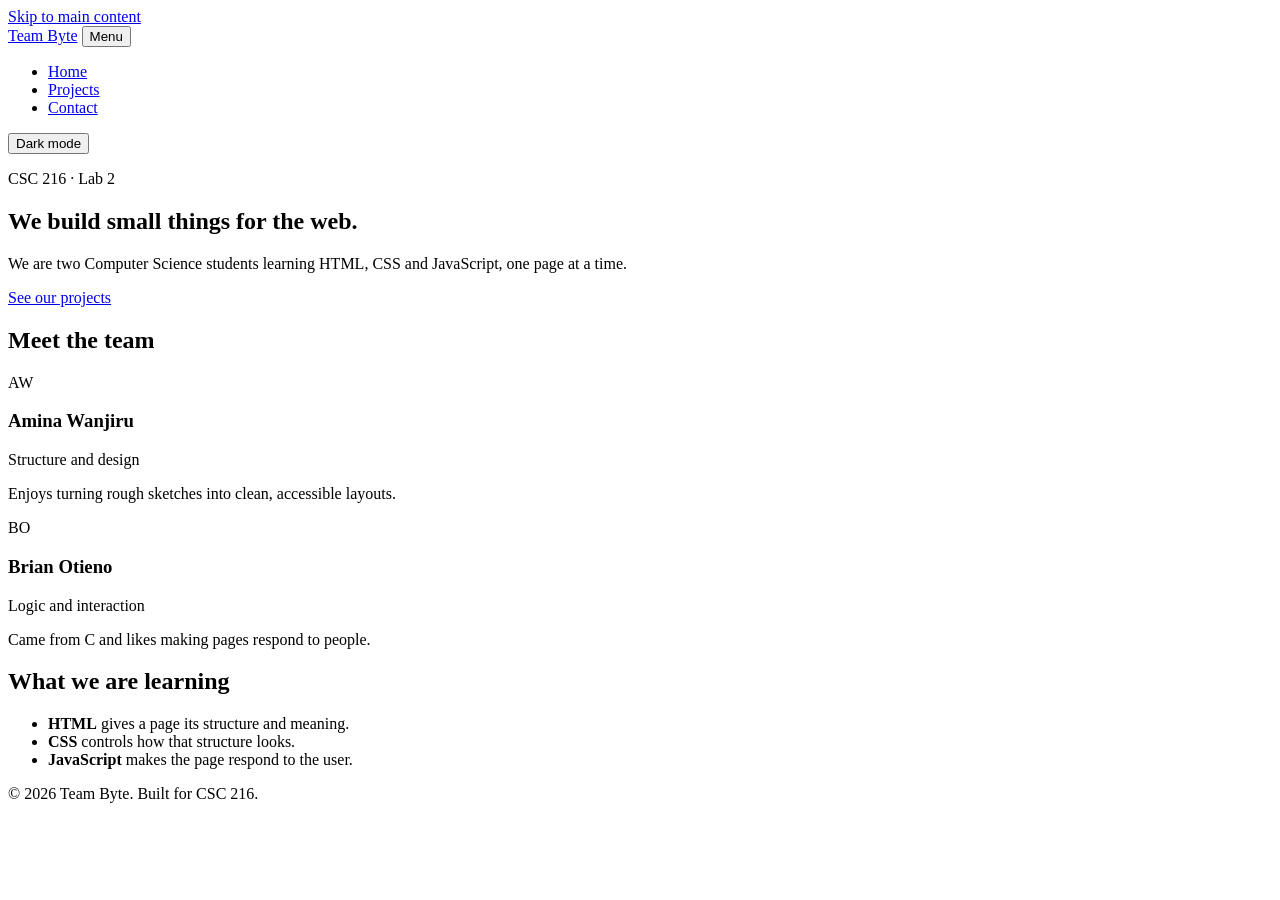
==== index.html @ d6170d6a "Added the proper folder structure" ====
<!doctype html>

<html lang="en">
  <head>
    <meta charset="UTF-8" />
    <meta name="viewport" content="width=device-width, initial-scale=1.0" />
    <meta
      name="description"
      content="Team Byte: a CSC 216 web development pair."
    />
    <title>Home | Team Byte</title>
    <link rel="stylesheet" href="css/style.css" />
    <script src="js/script.js" defer></script>
  </head>
  <body>
    <a class="skip-link" href="#main">Skip to main content</a>

    <header class="site-header">
      <div class="container header-inner">
        <a class="logo" href="index.html">Team Byte</a>
        <button
          class="nav-toggle"
          type="button"
          aria-expanded="false"
          aria-controls="site-nav"
        >
          Menu
        </button>
        <nav id="site-nav" class="site-nav" aria-label="Main">
          <ul>
            <li><a href="index.html" aria-current="page">Home</a></li>
            <li><a href="projects.html">Projects</a></li>
            <li><a href="contact.html">Contact</a></li>
          </ul>
        </nav>
        <button class="theme-toggle" type="button" aria-pressed="false">
          Dark mode
        </button>
      </div>
    </header>

    <main id="main">
      <section class="hero">
        <div class="container">
          <p class="eyebrow">CSC 216 · Lab 2</p>
          <h1>We build small things for the web.</h1>
          <p class="lead">
            We are two Computer Science students learning HTML, CSS and
            JavaScript, one page at a time.
          </p>
          <a class="button" href="projects.html">See our projects</a>
        </div>
      </section>

      <section class="container section" aria-labelledby="team-heading">
        <h2 id="team-heading">Meet the team</h2>
        <div class="team-grid">
          <article class="card">
            <div class="avatar" aria-hidden="true">AW</div>
            <h3>Amina Wanjiru</h3>
            <p class="role">Structure and design</p>
            <p>Enjoys turning rough sketches into clean, accessible layouts.</p>
          </article>
          <article class="card">
            <div class="avatar" aria-hidden="true">BO</div>
            <h3>Brian Otieno</h3>
            <p class="role">Logic and interaction</p>
            <p>Came from C and likes making pages respond to people.</p>
          </article>
        </div>
      </section>

      <section class="container section" aria-labelledby="learning-heading">
        <h2 id="learning-heading">What we are learning</h2>
        <ul class="skill-list">
          <li><strong>HTML</strong> gives a page its structure and meaning.</li>
          <li><strong>CSS</strong> controls how that structure looks.</li>
          <li>
            <strong>JavaScript</strong> makes the page respond to the user.
          </li>
        </ul>
      </section>
    </main>

    <footer class="site-footer">
      <div class="container">
        <p>© <span id="year">2026</span> Team Byte. Built for CSC 216.</p>
      </div>
    </footer>
  </body>
</html>
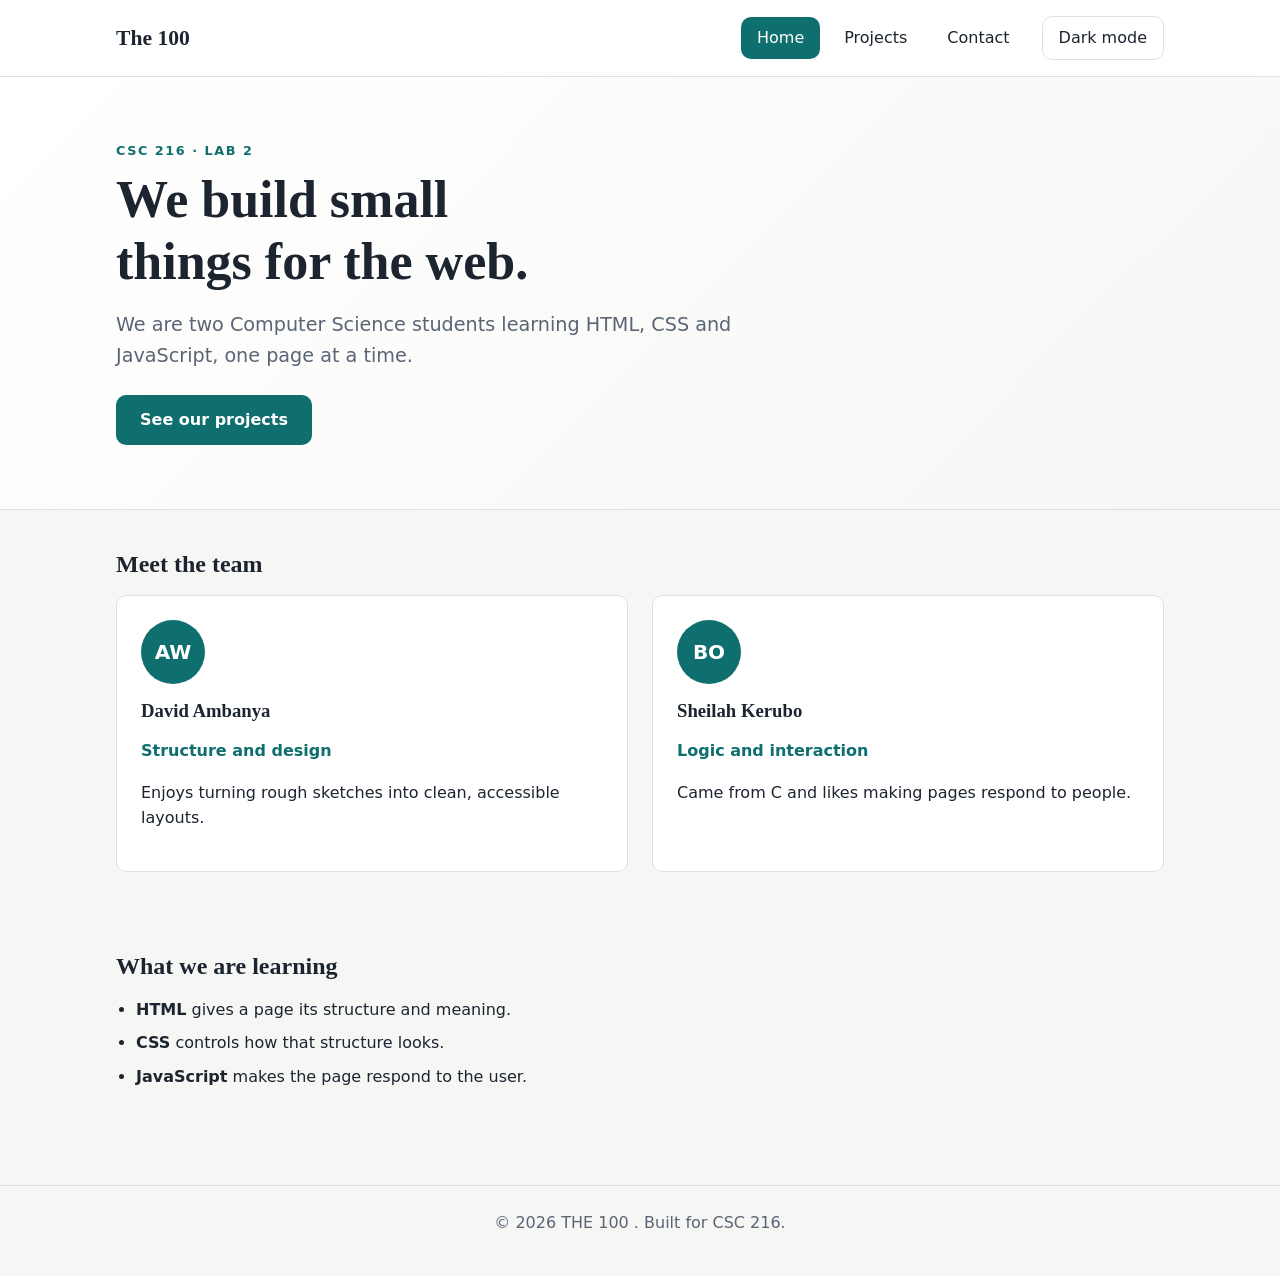
==== commit 4d80aada: "chage of team names" ====
--- a/index.html
+++ b/index.html
@@ -8,7 +8,7 @@
       name="description"
       content="Team Byte: a CSC 216 web development pair."
     />
-    <title>Home | Team Byte</title>
+    <title>Home | The 100</title>
     <link rel="stylesheet" href="css/style.css" />
     <script src="js/script.js" defer></script>
   </head>
@@ -17,7 +17,7 @@
 
     <header class="site-header">
       <div class="container header-inner">
-        <a class="logo" href="index.html">Team Byte</a>
+        <a class="logo" href="index.html">The 100</a>
         <button
           class="nav-toggle"
           type="button"
@@ -57,13 +57,13 @@
         <div class="team-grid">
           <article class="card">
             <div class="avatar" aria-hidden="true">AW</div>
-            <h3>Amina Wanjiru</h3>
+            <h3>David Ambanya</h3>
             <p class="role">Structure and design</p>
             <p>Enjoys turning rough sketches into clean, accessible layouts.</p>
           </article>
           <article class="card">
             <div class="avatar" aria-hidden="true">BO</div>
-            <h3>Brian Otieno</h3>
+            <h3>Sheilah Kerubo</h3>
             <p class="role">Logic and interaction</p>
             <p>Came from C and likes making pages respond to people.</p>
           </article>
@@ -84,7 +84,7 @@
 
     <footer class="site-footer">
       <div class="container">
-        <p>© <span id="year">2026</span> Team Byte. Built for CSC 216.</p>
+        <p>© <span id="year">2026</span> THE 100 . Built for CSC 216.</p>
       </div>
     </footer>
   </body>
--- a/css/style.css
+++ b/css/style.css
@@ -0,0 +1,428 @@
+/* =====================================================
+   Team website stylesheet (CSC 216, Lab 2)
+   One file styles every page on the site.
+   ===================================================== */
+
+/* ---------- 1. Design tokens ---------- */
+:root {
+  --color-bg: #f6f7f4;
+  --color-surface: #ffffff;
+  --color-text: #1c2430;
+  --color-muted: #5a6474;
+  --color-primary: #0f6e6e;
+  --color-primary-dark: #0a5050;
+  --color-on-primary: #ffffff;
+  --color-border: #dde1e6;
+  --color-error: #b3261e;
+  --color-success: #1e7b3a;
+
+  --font-body: system-ui, -apple-system, "Segoe UI", Roboto, Arial, sans-serif;
+  --font-heading: Georgia, "Times New Roman", serif;
+
+  --space-1: 0.5rem;
+  --space-2: 1rem;
+  --space-3: 1.5rem;
+  --space-4: 2.5rem;
+  --space-5: 4rem;
+
+  --radius: 10px;
+  --max-width: 1080px;
+}
+
+body.dark {
+  --color-bg: #11161d;
+  --color-surface: #1a212b;
+  --color-text: #e7ebf0;
+  --color-muted: #a2abb9;
+  --color-primary: #4fc1c1;
+  --color-primary-dark: #83d8d8;
+  --color-on-primary: #0b1f1f;
+  --color-border: #2b3340;
+  --color-error: #ff8a80;
+  --color-success: #7ddc97;
+  color-scheme: dark;
+}
+
+/* ---------- 2. Base and reset ---------- */
+*,
+*::before,
+*::after {
+  box-sizing: border-box;
+}
+
+body {
+  margin: 0;
+  font-family: var(--font-body);
+  font-size: 1rem;
+  line-height: 1.6;
+  color: var(--color-text);
+  background-color: var(--color-bg);
+  transition:
+    background-color 0.3s ease,
+    color 0.3s ease;
+}
+
+h1,
+h2,
+h3 {
+  font-family: var(--font-heading);
+  line-height: 1.2;
+  margin: 0 0 var(--space-2);
+}
+
+p {
+  margin: 0 0 var(--space-2);
+}
+
+a {
+  color: var(--color-primary);
+}
+
+a:hover {
+  color: var(--color-primary-dark);
+}
+
+img {
+  max-width: 100%;
+  display: block;
+}
+
+:focus-visible {
+  outline: 3px solid var(--color-primary);
+  outline-offset: 3px;
+}
+
+/* ---------- 3. Layout helpers ---------- */
+.container {
+  width: 100%;
+  max-width: var(--max-width);
+  margin-inline: auto;
+  padding-inline: var(--space-2);
+}
+
+.section {
+  padding-block: var(--space-4);
+}
+
+.skip-link {
+  position: absolute;
+  top: -4rem;
+  left: var(--space-2);
+  z-index: 100;
+  padding: var(--space-1) var(--space-2);
+  border-radius: var(--radius);
+  background-color: var(--color-primary);
+  color: var(--color-on-primary);
+}
+
+.skip-link:focus {
+  top: var(--space-2);
+}
+
+/* ---------- 4. Header and navigation ---------- */
+.site-header {
+  position: sticky;
+  top: 0;
+  z-index: 10;
+  background-color: var(--color-surface);
+  border-bottom: 1px solid var(--color-border);
+}
+
+.header-inner {
+  display: flex;
+  flex-wrap: wrap;
+  align-items: center;
+  gap: var(--space-2);
+  padding-block: var(--space-2);
+}
+
+.logo {
+  margin-right: auto;
+  font-family: var(--font-heading);
+  font-size: 1.35rem;
+  font-weight: 700;
+  color: var(--color-text);
+  text-decoration: none;
+}
+
+.site-nav ul {
+  display: flex;
+  gap: var(--space-1);
+  margin: 0;
+  padding: 0;
+  list-style: none;
+}
+
+.site-nav a {
+  display: block;
+  padding: var(--space-1) var(--space-2);
+  border-radius: var(--radius);
+  color: var(--color-text);
+  font-weight: 500;
+  text-decoration: none;
+}
+
+.site-nav a:hover {
+  background-color: var(--color-bg);
+}
+
+.site-nav a[aria-current="page"] {
+  background-color: var(--color-primary);
+  color: var(--color-on-primary);
+}
+
+.nav-toggle,
+.theme-toggle {
+  padding: var(--space-1) var(--space-2);
+  border: 1px solid var(--color-border);
+  border-radius: var(--radius);
+  background-color: transparent;
+  color: var(--color-text);
+  font: inherit;
+  cursor: pointer;
+}
+
+.theme-toggle[aria-pressed="true"] {
+  border-color: var(--color-primary);
+  color: var(--color-primary);
+}
+
+.nav-toggle {
+  display: none;
+}
+
+/* ---------- 5. Buttons and hero ---------- */
+.button {
+  display: inline-block;
+  padding: 0.75rem 1.5rem;
+  border: none;
+  border-radius: var(--radius);
+  background-color: var(--color-primary);
+  color: var(--color-on-primary);
+  font: inherit;
+  font-weight: 600;
+  text-decoration: none;
+  cursor: pointer;
+  transition:
+    background-color 0.2s ease,
+    transform 0.2s ease;
+}
+
+.button:hover {
+  background-color: var(--color-primary-dark);
+  color: var(--color-on-primary);
+  transform: translateY(-2px);
+}
+
+.hero {
+  padding-block: var(--space-5);
+  background: linear-gradient(135deg, var(--color-surface), var(--color-bg));
+  border-bottom: 1px solid var(--color-border);
+}
+
+.hero h1 {
+  max-width: 18ch;
+  font-size: clamp(2rem, 5vw, 3.25rem);
+}
+
+.eyebrow {
+  margin-bottom: var(--space-1);
+  color: var(--color-primary);
+  font-size: 0.8rem;
+  font-weight: 700;
+  letter-spacing: 0.12em;
+  text-transform: uppercase;
+}
+
+.lead {
+  max-width: 55ch;
+  margin-bottom: var(--space-3);
+  color: var(--color-muted);
+  font-size: 1.2rem;
+}
+
+.page-header {
+  padding-block: var(--space-4) var(--space-2);
+}
+
+/* ---------- 6. Cards and grids ---------- */
+.team-grid,
+.project-grid {
+  display: grid;
+  grid-template-columns: repeat(auto-fit, minmax(260px, 1fr));
+  gap: var(--space-3);
+}
+
+.card {
+  padding: var(--space-3);
+  border: 1px solid var(--color-border);
+  border-radius: var(--radius);
+  background-color: var(--color-surface);
+}
+
+.avatar {
+  display: grid;
+  place-items: center;
+  width: 64px;
+  height: 64px;
+  margin-bottom: var(--space-2);
+  border-radius: 50%;
+  background-color: var(--color-primary);
+  color: var(--color-on-primary);
+  font-size: 1.25rem;
+  font-weight: 700;
+}
+
+.role {
+  color: var(--color-primary);
+  font-weight: 600;
+}
+
+.skill-list {
+  padding-left: 1.25rem;
+}
+
+.skill-list li {
+  margin-bottom: var(--space-1);
+}
+
+/* ---------- 7. Projects page ---------- */
+.filters {
+  display: flex;
+  flex-wrap: wrap;
+  gap: var(--space-1);
+  margin-bottom: var(--space-2);
+}
+
+.filter-btn {
+  padding: 0.4rem 1rem;
+  border: 1px solid var(--color-border);
+  border-radius: 999px;
+  background-color: var(--color-surface);
+  color: var(--color-text);
+  font: inherit;
+  cursor: pointer;
+}
+
+.filter-btn[aria-pressed="true"] {
+  border-color: var(--color-primary);
+  background-color: var(--color-primary);
+  color: var(--color-on-primary);
+}
+
+.project-count {
+  color: var(--color-muted);
+}
+
+.tag {
+  display: inline-block;
+  margin-bottom: var(--space-1);
+  color: var(--color-primary);
+  font-size: 0.75rem;
+  font-weight: 700;
+  letter-spacing: 0.06em;
+  text-transform: uppercase;
+}
+
+/* ---------- 8. Contact form ---------- */
+.contact-form {
+  max-width: 560px;
+  padding-bottom: var(--space-4);
+}
+
+.field {
+  margin-bottom: var(--space-3);
+}
+
+label {
+  display: block;
+  margin-bottom: 0.35rem;
+  font-weight: 600;
+}
+
+input,
+select,
+textarea {
+  width: 100%;
+  padding: 0.65rem 0.8rem;
+  border: 1px solid var(--color-border);
+  border-radius: var(--radius);
+  background-color: var(--color-surface);
+  color: var(--color-text);
+  font: inherit;
+}
+
+input:focus,
+select:focus,
+textarea:focus {
+  border-color: var(--color-primary);
+}
+
+input[aria-invalid="true"],
+textarea[aria-invalid="true"] {
+  border-color: var(--color-error);
+}
+
+.hint,
+.error {
+  margin: 0.35rem 0 0;
+  font-size: 0.9rem;
+}
+
+.hint {
+  color: var(--color-muted);
+}
+
+.error {
+  min-height: 1.4em;
+  color: var(--color-error);
+}
+
+.form-status {
+  margin-top: var(--space-2);
+  color: var(--color-success);
+  font-weight: 600;
+}
+
+/* ---------- 9. Footer ---------- */
+.site-footer {
+  margin-top: var(--space-4);
+  padding-block: var(--space-3);
+  border-top: 1px solid var(--color-border);
+  color: var(--color-muted);
+  text-align: center;
+}
+
+/* ---------- 10. Small screens ---------- */
+@media (max-width: 700px) {
+  .nav-toggle {
+    display: inline-block;
+  }
+
+  .site-nav {
+    display: none;
+    order: 3;
+    width: 100%;
+  }
+
+  .site-nav.open {
+    display: block;
+  }
+
+  .site-nav ul {
+    flex-direction: column;
+  }
+
+  .section {
+    padding-block: var(--space-3);
+  }
+}
+
+/* ---------- 11. Respect reduced-motion preferences ---------- */
+@media (prefers-reduced-motion: reduce) {
+  *,
+  *::before,
+  *::after {
+    transition: none !important;
+  }
+}
